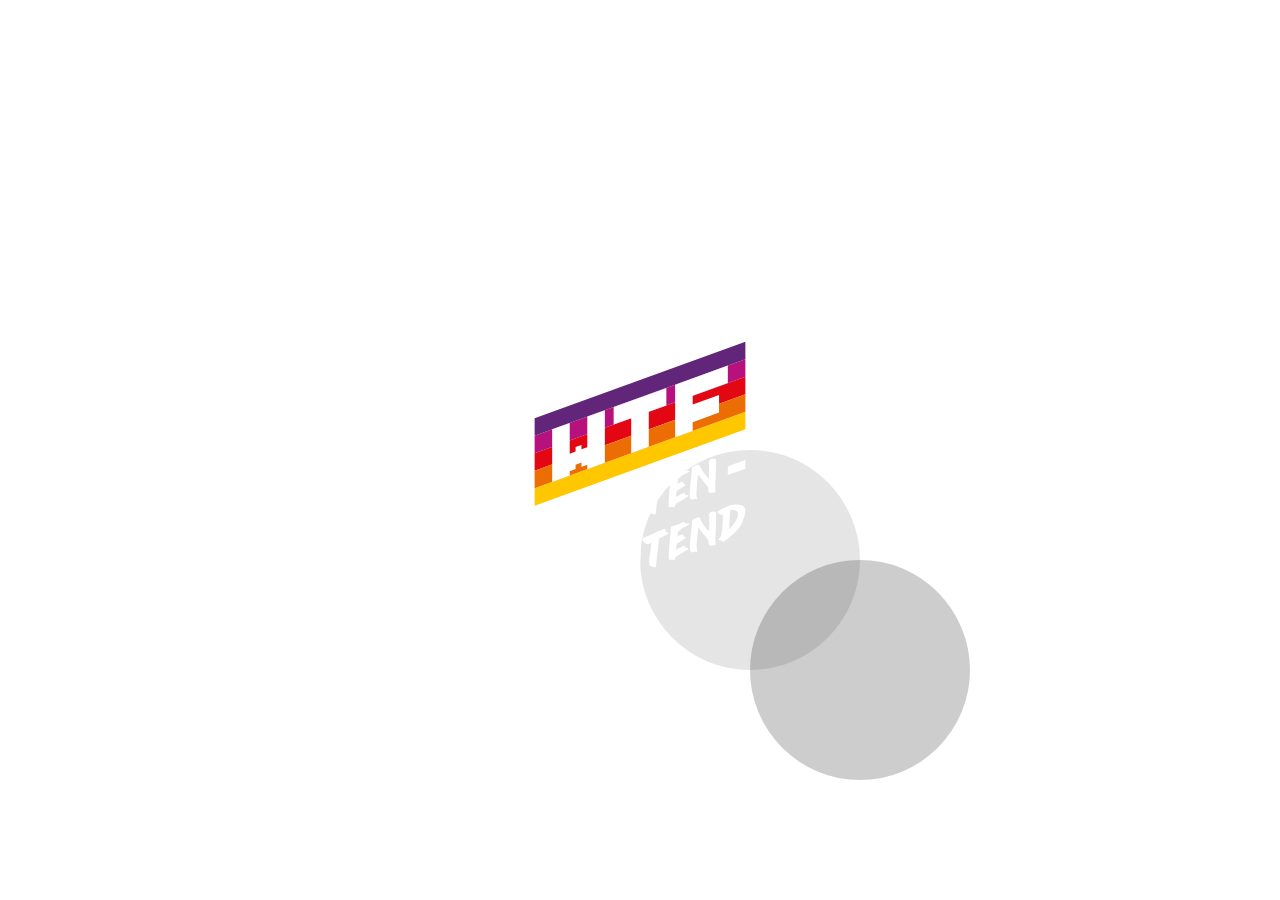
==== index.html @ f38900a1 "Updates" ====
<!doctype html><html lang="en"><head><meta charset="UTF-8"/><meta name="viewport" content="width=device-width,initial-scale=1"/><title>Hydrapp</title><meta name="description" content="Hydrapp- aplikacja do liczenia wypitych szklanek wody"/><meta property="og:title" content="Hydrapp"/><meta property="og:description" content="Hydrapp- aplikacja do liczenia wypitych szklanek wody"/><meta property="og:url" content=""/><meta property="og:image" content="https://maciejkorsan.com/wtf-gulp-starter/assets/img/cover.png"/><link rel="apple-touch-icon" sizes="180x180" href="pwa/apple-icon-180.png"/><link rel="apple-touch-icon" sizes="167x167" href="pwa/apple-icon-167.png"/><link rel="apple-touch-icon" sizes="152x152" href="pwa/apple-icon-152.png"/><link rel="apple-touch-icon" sizes="120x120" href="pwa/apple-icon-120.png"/><meta name="apple-mobile-web-app-capable" content="yes"/><link rel="apple-touch-startup-image" href="pwa/apple-splash-2048-2732.png" media="(device-width: 1024px) and (device-height: 1366px) and (-webkit-device-pixel-ratio: 2) and (orientation: portrait)"/><link rel="apple-touch-startup-image" href="pwa/apple-splash-2732-2048.png" media="(device-width: 1024px) and (device-height: 1366px) and (-webkit-device-pixel-ratio: 2) and (orientation: landscape)"/><link rel="apple-touch-startup-image" href="pwa/apple-splash-1668-2388.png" media="(device-width: 834px) and (device-height: 1194px) and (-webkit-device-pixel-ratio: 2) and (orientation: portrait)"/><link rel="apple-touch-startup-image" href="pwa/apple-splash-2388-1668.png" media="(device-width: 834px) and (device-height: 1194px) and (-webkit-device-pixel-ratio: 2) and (orientation: landscape)"/><link rel="apple-touch-startup-image" href="pwa/apple-splash-1668-2224.png" media="(device-width: 834px) and (device-height: 1112px) and (-webkit-device-pixel-ratio: 2) and (orientation: portrait)"/><link rel="apple-touch-startup-image" href="pwa/apple-splash-2224-1668.png" media="(device-width: 834px) and (device-height: 1112px) and (-webkit-device-pixel-ratio: 2) and (orientation: landscape)"/><link rel="apple-touch-startup-image" href="pwa/apple-splash-1536-2048.png" media="(device-width: 768px) and (device-height: 1024px) and (-webkit-device-pixel-ratio: 2) and (orientation: portrait)"/><link rel="apple-touch-startup-image" href="pwa/apple-splash-2048-1536.png" media="(device-width: 768px) and (device-height: 1024px) and (-webkit-device-pixel-ratio: 2) and (orientation: landscape)"/><link rel="apple-touch-startup-image" href="pwa/apple-splash-1242-2688.png" media="(device-width: 414px) and (device-height: 896px) and (-webkit-device-pixel-ratio: 3) and (orientation: portrait)"/><link rel="apple-touch-startup-image" href="pwa/apple-splash-2688-1242.png" media="(device-width: 414px) and (device-height: 896px) and (-webkit-device-pixel-ratio: 3) and (orientation: landscape)"/><link rel="apple-touch-startup-image" href="pwa/apple-splash-1125-2436.png" media="(device-width: 375px) and (device-height: 812px) and (-webkit-device-pixel-ratio: 3) and (orientation: portrait)"/><link rel="apple-touch-startup-image" href="pwa/apple-splash-2436-1125.png" media="(device-width: 375px) and (device-height: 812px) and (-webkit-device-pixel-ratio: 3) and (orientation: landscape)"/><link rel="apple-touch-startup-image" href="pwa/apple-splash-828-1792.png" media="(device-width: 414px) and (device-height: 896px) and (-webkit-device-pixel-ratio: 2) and (orientation: portrait)"/><link rel="apple-touch-startup-image" href="pwa/apple-splash-1792-828.png" media="(device-width: 414px) and (device-height: 896px) and (-webkit-device-pixel-ratio: 2) and (orientation: landscape)"/><link rel="apple-touch-startup-image" href="pwa/apple-splash-1242-2208.png" media="(device-width: 414px) and (device-height: 736px) and (-webkit-device-pixel-ratio: 3) and (orientation: portrait)"/><link rel="apple-touch-startup-image" href="pwa/apple-splash-2208-1242.png" media="(device-width: 414px) and (device-height: 736px) and (-webkit-device-pixel-ratio: 3) and (orientation: landscape)"/><link rel="apple-touch-startup-image" href="pwa/apple-splash-750-1334.png" media="(device-width: 375px) and (device-height: 667px) and (-webkit-device-pixel-ratio: 2) and (orientation: portrait)"/><link rel="apple-touch-startup-image" href="pwa/apple-splash-1334-750.png" media="(device-width: 375px) and (device-height: 667px) and (-webkit-device-pixel-ratio: 2) and (orientation: landscape)"/><link rel="apple-touch-startup-image" href="pwa/apple-splash-640-1136.png" media="(device-width: 320px) and (device-height: 568px) and (-webkit-device-pixel-ratio: 2) and (orientation: portrait)"/><link rel="apple-touch-startup-image" href="pwa/apple-splash-1136-640.png" media="(device-width: 320px) and (device-height: 568px) and (-webkit-device-pixel-ratio: 2) and (orientation: landscape)"/><link href="index.f6ca8dfc.css" rel="stylesheet"></head><body><div class="hello"><img class="hello__logo" src="img/logo.da3a9100.svg" alt="WTF "/> <span class="hello__circles"></span></div><script src="index.f6ca8dfc.js"></script></body></html>
---- index.f6ca8dfc.css ----
/*! normalize.css v8.0.1 | MIT License | github.com/necolas/normalize.css */html{line-height:1.15;-webkit-text-size-adjust:100%}body{margin:0}main{display:block}h1{font-size:2em;margin:.67em 0}hr{box-sizing:content-box;height:0;overflow:visible}pre{font-family:monospace,monospace;font-size:1em}a{background-color:transparent}abbr[title]{border-bottom:none;text-decoration:underline;text-decoration:underline dotted}b,strong{font-weight:bolder}code,kbd,samp{font-family:monospace,monospace;font-size:1em}small{font-size:80%}sub,sup{font-size:75%;line-height:0;position:relative;vertical-align:baseline}sub{bottom:-.25em}sup{top:-.5em}img{border-style:none}button,input,optgroup,select,textarea{font-family:inherit;font-size:100%;line-height:1.15;margin:0}button,input{overflow:visible}button,select{text-transform:none}[type=button],[type=reset],[type=submit],button{-webkit-appearance:button}[type=button]::-moz-focus-inner,[type=reset]::-moz-focus-inner,[type=submit]::-moz-focus-inner,button::-moz-focus-inner{border-style:none;padding:0}[type=button]:-moz-focusring,[type=reset]:-moz-focusring,[type=submit]:-moz-focusring,button:-moz-focusring{outline:1px dotted ButtonText}fieldset{padding:.35em .75em .625em}legend{box-sizing:border-box;color:inherit;display:table;max-width:100%;padding:0;white-space:normal}progress{vertical-align:baseline}textarea{overflow:auto}[type=checkbox],[type=radio]{box-sizing:border-box;padding:0}[type=number]::-webkit-inner-spin-button,[type=number]::-webkit-outer-spin-button{height:auto}[type=search]{-webkit-appearance:textfield;outline-offset:-2px}[type=search]::-webkit-search-decoration{-webkit-appearance:none}::-webkit-file-upload-button{-webkit-appearance:button;font:inherit}details{display:block}summary{display:list-item}[hidden],template{display:none}@-webkit-keyframes circles{0%{transform:translate(-50%,-50%) scale(1)}20%{transform:translate(-50%,-50%) scale(1.5)}30%{transform:translate(-50%,-50%) scale(.8)}70%{transform:translate(-50%,-50%) scale(1.9)}to{transform:translate(-50%,-50%) scale(1)}}@keyframes circles{0%{transform:translate(-50%,-50%) scale(1)}20%{transform:translate(-50%,-50%) scale(1.5)}30%{transform:translate(-50%,-50%) scale(.8)}70%{transform:translate(-50%,-50%) scale(1.9)}to{transform:translate(-50%,-50%) scale(1)}}.hello{position:relative;z-index:0}.hello__logo{position:relative;z-index:2020}.hello__circles{position:absolute;top:50%;left:50%;will-change:transform;width:220px;height:220px;background:rgba(0,0,0,.1);border-radius:50%;-webkit-animation:circles 20s ease-in infinite;animation:circles 20s ease-in infinite}.hello__circles:after{-webkit-animation:circles 17s ease-out infinite;animation:circles 17s ease-out infinite}.hello__circles:after,.hello__circles:before{position:absolute;top:50%;left:50%;will-change:transform;width:220px;height:220px;background:rgba(0,0,0,.1);border-radius:50%;content:"";display:block;z-index:1}.hello__circles:before{-webkit-animation:circles 20s ease-in infinite;animation:circles 20s ease-in infinite}body{color:#fff;display:flex;align-items:center;justify-content:center;min-height:100vh}
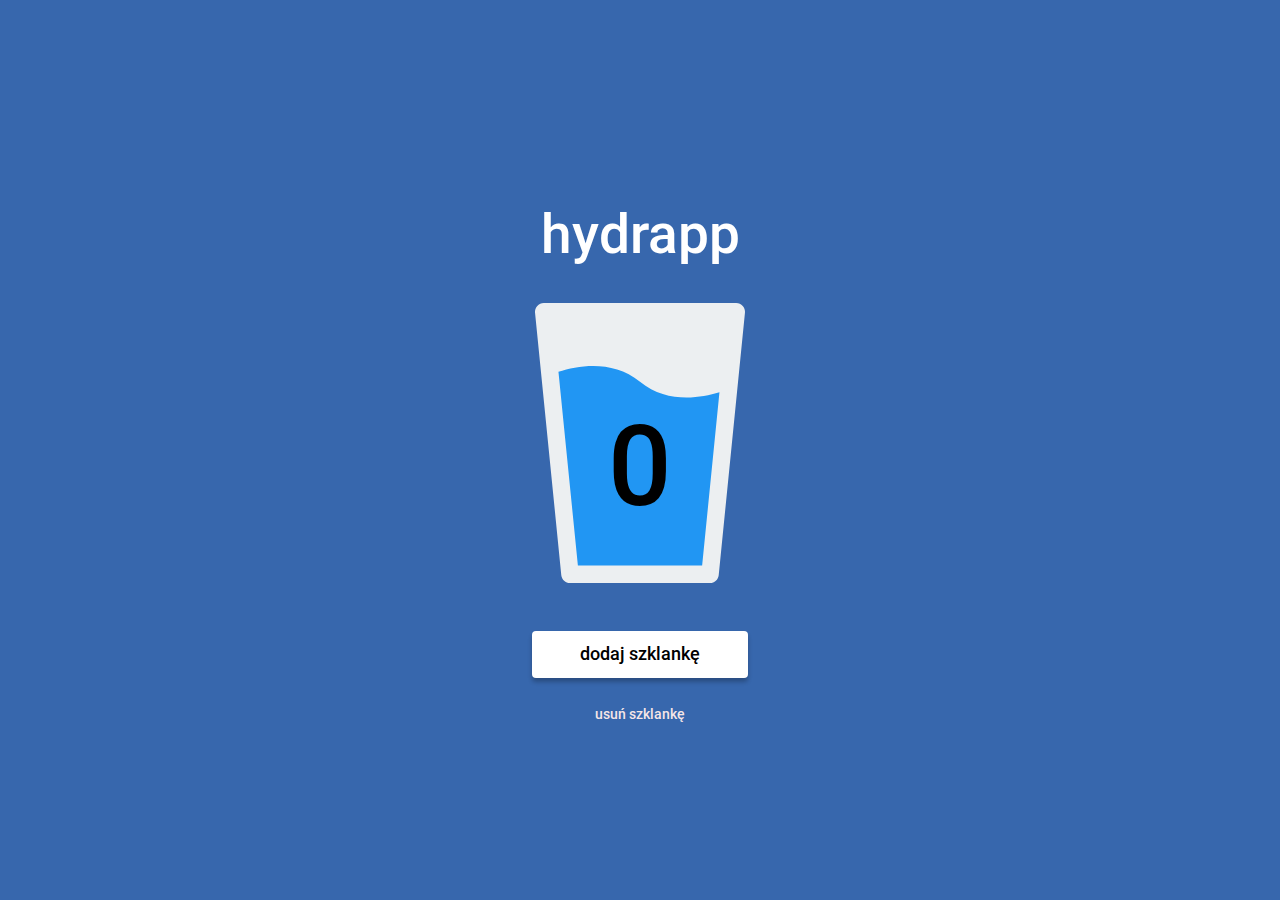
==== commit 8b5f8e22: "Updates" ====
--- a/index.html
+++ b/index.html
@@ -1 +1 @@
-<!doctype html><html lang="en"><head><meta charset="UTF-8"/><meta name="viewport" content="width=device-width,initial-scale=1"/><title>Hydrapp</title><meta name="description" content="Hydrapp- aplikacja do liczenia wypitych szklanek wody"/><meta property="og:title" content="Hydrapp"/><meta property="og:description" content="Hydrapp- aplikacja do liczenia wypitych szklanek wody"/><meta property="og:url" content=""/><meta property="og:image" content="https://maciejkorsan.com/wtf-gulp-starter/assets/img/cover.png"/><link rel="apple-touch-icon" sizes="180x180" href="pwa/apple-icon-180.png"/><link rel="apple-touch-icon" sizes="167x167" href="pwa/apple-icon-167.png"/><link rel="apple-touch-icon" sizes="152x152" href="pwa/apple-icon-152.png"/><link rel="apple-touch-icon" sizes="120x120" href="pwa/apple-icon-120.png"/><meta name="apple-mobile-web-app-capable" content="yes"/><link rel="apple-touch-startup-image" href="pwa/apple-splash-2048-2732.png" media="(device-width: 1024px) and (device-height: 1366px) and (-webkit-device-pixel-ratio: 2) and (orientation: portrait)"/><link rel="apple-touch-startup-image" href="pwa/apple-splash-2732-2048.png" media="(device-width: 1024px) and (device-height: 1366px) and (-webkit-device-pixel-ratio: 2) and (orientation: landscape)"/><link rel="apple-touch-startup-image" href="pwa/apple-splash-1668-2388.png" media="(device-width: 834px) and (device-height: 1194px) and (-webkit-device-pixel-ratio: 2) and (orientation: portrait)"/><link rel="apple-touch-startup-image" href="pwa/apple-splash-2388-1668.png" media="(device-width: 834px) and (device-height: 1194px) and (-webkit-device-pixel-ratio: 2) and (orientation: landscape)"/><link rel="apple-touch-startup-image" href="pwa/apple-splash-1668-2224.png" media="(device-width: 834px) and (device-height: 1112px) and (-webkit-device-pixel-ratio: 2) and (orientation: portrait)"/><link rel="apple-touch-startup-image" href="pwa/apple-splash-2224-1668.png" media="(device-width: 834px) and (device-height: 1112px) and (-webkit-device-pixel-ratio: 2) and (orientation: landscape)"/><link rel="apple-touch-startup-image" href="pwa/apple-splash-1536-2048.png" media="(device-width: 768px) and (device-height: 1024px) and (-webkit-device-pixel-ratio: 2) and (orientation: portrait)"/><link rel="apple-touch-startup-image" href="pwa/apple-splash-2048-1536.png" media="(device-width: 768px) and (device-height: 1024px) and (-webkit-device-pixel-ratio: 2) and (orientation: landscape)"/><link rel="apple-touch-startup-image" href="pwa/apple-splash-1242-2688.png" media="(device-width: 414px) and (device-height: 896px) and (-webkit-device-pixel-ratio: 3) and (orientation: portrait)"/><link rel="apple-touch-startup-image" href="pwa/apple-splash-2688-1242.png" media="(device-width: 414px) and (device-height: 896px) and (-webkit-device-pixel-ratio: 3) and (orientation: landscape)"/><link rel="apple-touch-startup-image" href="pwa/apple-splash-1125-2436.png" media="(device-width: 375px) and (device-height: 812px) and (-webkit-device-pixel-ratio: 3) and (orientation: portrait)"/><link rel="apple-touch-startup-image" href="pwa/apple-splash-2436-1125.png" media="(device-width: 375px) and (device-height: 812px) and (-webkit-device-pixel-ratio: 3) and (orientation: landscape)"/><link rel="apple-touch-startup-image" href="pwa/apple-splash-828-1792.png" media="(device-width: 414px) and (device-height: 896px) and (-webkit-device-pixel-ratio: 2) and (orientation: portrait)"/><link rel="apple-touch-startup-image" href="pwa/apple-splash-1792-828.png" media="(device-width: 414px) and (device-height: 896px) and (-webkit-device-pixel-ratio: 2) and (orientation: landscape)"/><link rel="apple-touch-startup-image" href="pwa/apple-splash-1242-2208.png" media="(device-width: 414px) and (device-height: 736px) and (-webkit-device-pixel-ratio: 3) and (orientation: portrait)"/><link rel="apple-touch-startup-image" href="pwa/apple-splash-2208-1242.png" media="(device-width: 414px) and (device-height: 736px) and (-webkit-device-pixel-ratio: 3) and (orientation: landscape)"/><link rel="apple-touch-startup-image" href="pwa/apple-splash-750-1334.png" media="(device-width: 375px) and (device-height: 667px) and (-webkit-device-pixel-ratio: 2) and (orientation: portrait)"/><link rel="apple-touch-startup-image" href="pwa/apple-splash-1334-750.png" media="(device-width: 375px) and (device-height: 667px) and (-webkit-device-pixel-ratio: 2) and (orientation: landscape)"/><link rel="apple-touch-startup-image" href="pwa/apple-splash-640-1136.png" media="(device-width: 320px) and (device-height: 568px) and (-webkit-device-pixel-ratio: 2) and (orientation: portrait)"/><link rel="apple-touch-startup-image" href="pwa/apple-splash-1136-640.png" media="(device-width: 320px) and (device-height: 568px) and (-webkit-device-pixel-ratio: 2) and (orientation: landscape)"/><link href="index.f6ca8dfc.css" rel="stylesheet"></head><body><div class="hello"><img class="hello__logo" src="img/logo.da3a9100.svg" alt="WTF "/> <span class="hello__circles"></span></div><script src="index.f6ca8dfc.js"></script></body></html>+<!doctype html><html lang="en"><head><meta charset="UTF-8"/><meta name="viewport" content="width=device-width,initial-scale=1"/><title>Hydrapp</title><meta name="description" content="Hydrapp- aplikacja do liczenia wypitych szklanek wody"/><meta property="og:title" content="Hydrapp"/><meta property="og:description" content="Hydrapp- aplikacja do liczenia wypitych szklanek wody"/><meta property="og:url" content="https://kamilazajac.github.io/hydrapp/"/><meta property="og:image" content="https://kamilazajac.github.io/hydrapp/public/og.png"/><link rel="apple-touch-icon" sizes="180x180" href="pwa/apple-icon-180.png"/><link rel="apple-touch-icon" sizes="167x167" href="pwa/apple-icon-167.png"/><link rel="apple-touch-icon" sizes="152x152" href="pwa/apple-icon-152.png"/><link rel="apple-touch-icon" sizes="120x120" href="pwa/apple-icon-120.png"/><meta name="apple-mobile-web-app-capable" content="yes"/><link rel="apple-touch-startup-image" href="pwa/apple-splash-2048-2732.png" media="(device-width: 1024px) and (device-height: 1366px) and (-webkit-device-pixel-ratio: 2) and (orientation: portrait)"/><link rel="apple-touch-startup-image" href="pwa/apple-splash-2732-2048.png" media="(device-width: 1024px) and (device-height: 1366px) and (-webkit-device-pixel-ratio: 2) and (orientation: landscape)"/><link rel="apple-touch-startup-image" href="pwa/apple-splash-1668-2388.png" media="(device-width: 834px) and (device-height: 1194px) and (-webkit-device-pixel-ratio: 2) and (orientation: portrait)"/><link rel="apple-touch-startup-image" href="pwa/apple-splash-2388-1668.png" media="(device-width: 834px) and (device-height: 1194px) and (-webkit-device-pixel-ratio: 2) and (orientation: landscape)"/><link rel="apple-touch-startup-image" href="pwa/apple-splash-1668-2224.png" media="(device-width: 834px) and (device-height: 1112px) and (-webkit-device-pixel-ratio: 2) and (orientation: portrait)"/><link rel="apple-touch-startup-image" href="pwa/apple-splash-2224-1668.png" media="(device-width: 834px) and (device-height: 1112px) and (-webkit-device-pixel-ratio: 2) and (orientation: landscape)"/><link rel="apple-touch-startup-image" href="pwa/apple-splash-1536-2048.png" media="(device-width: 768px) and (device-height: 1024px) and (-webkit-device-pixel-ratio: 2) and (orientation: portrait)"/><link rel="apple-touch-startup-image" href="pwa/apple-splash-2048-1536.png" media="(device-width: 768px) and (device-height: 1024px) and (-webkit-device-pixel-ratio: 2) and (orientation: landscape)"/><link rel="apple-touch-startup-image" href="pwa/apple-splash-1242-2688.png" media="(device-width: 414px) and (device-height: 896px) and (-webkit-device-pixel-ratio: 3) and (orientation: portrait)"/><link rel="apple-touch-startup-image" href="pwa/apple-splash-2688-1242.png" media="(device-width: 414px) and (device-height: 896px) and (-webkit-device-pixel-ratio: 3) and (orientation: landscape)"/><link rel="apple-touch-startup-image" href="pwa/apple-splash-1125-2436.png" media="(device-width: 375px) and (device-height: 812px) and (-webkit-device-pixel-ratio: 3) and (orientation: portrait)"/><link rel="apple-touch-startup-image" href="pwa/apple-splash-2436-1125.png" media="(device-width: 375px) and (device-height: 812px) and (-webkit-device-pixel-ratio: 3) and (orientation: landscape)"/><link rel="apple-touch-startup-image" href="pwa/apple-splash-828-1792.png" media="(device-width: 414px) and (device-height: 896px) and (-webkit-device-pixel-ratio: 2) and (orientation: portrait)"/><link rel="apple-touch-startup-image" href="pwa/apple-splash-1792-828.png" media="(device-width: 414px) and (device-height: 896px) and (-webkit-device-pixel-ratio: 2) and (orientation: landscape)"/><link rel="apple-touch-startup-image" href="pwa/apple-splash-1242-2208.png" media="(device-width: 414px) and (device-height: 736px) and (-webkit-device-pixel-ratio: 3) and (orientation: portrait)"/><link rel="apple-touch-startup-image" href="pwa/apple-splash-2208-1242.png" media="(device-width: 414px) and (device-height: 736px) and (-webkit-device-pixel-ratio: 3) and (orientation: landscape)"/><link rel="apple-touch-startup-image" href="pwa/apple-splash-750-1334.png" media="(device-width: 375px) and (device-height: 667px) and (-webkit-device-pixel-ratio: 2) and (orientation: portrait)"/><link rel="apple-touch-startup-image" href="pwa/apple-splash-1334-750.png" media="(device-width: 375px) and (device-height: 667px) and (-webkit-device-pixel-ratio: 2) and (orientation: landscape)"/><link rel="apple-touch-startup-image" href="pwa/apple-splash-640-1136.png" media="(device-width: 320px) and (device-height: 568px) and (-webkit-device-pixel-ratio: 2) and (orientation: portrait)"/><link rel="apple-touch-startup-image" href="pwa/apple-splash-1136-640.png" media="(device-width: 320px) and (device-height: 568px) and (-webkit-device-pixel-ratio: 2) and (orientation: landscape)"/><link href="index.a5e33a3f.css" rel="stylesheet"></head><body><main class="app"><h1 class="app__title">hydrapp</h1><div class="glass"><span class="glass__counter glass__counter--js">0</span></div><button class="button button-add button-add--js">dodaj szklankę</button> <button class="button button-remove button-remove--js">usuń szklankę</button></main><script src="index.a5e33a3f.js"></script></body></html>--- a/index.a5e33a3f.css
+++ b/index.a5e33a3f.css
@@ -0,0 +1,2 @@
+@import url(https://fonts.googleapis.com/css2?family=Roboto:wght@400;500&display=swap);
+/*! normalize.css v8.0.1 | MIT License | github.com/necolas/normalize.css */html{line-height:1.15;-webkit-text-size-adjust:100%}body{margin:0}main{display:block}h1{font-size:2em;margin:.67em 0}hr{box-sizing:content-box;height:0;overflow:visible}pre{font-family:monospace,monospace;font-size:1em}a{background-color:transparent}abbr[title]{border-bottom:none;text-decoration:underline;text-decoration:underline dotted}b,strong{font-weight:bolder}code,kbd,samp{font-family:monospace,monospace;font-size:1em}small{font-size:80%}sub,sup{font-size:75%;line-height:0;position:relative;vertical-align:baseline}sub{bottom:-.25em}sup{top:-.5em}img{border-style:none}button,input,optgroup,select,textarea{font-family:inherit;font-size:100%;line-height:1.15;margin:0}button,input{overflow:visible}button,select{text-transform:none}[type=button],[type=reset],[type=submit],button{-webkit-appearance:button}[type=button]::-moz-focus-inner,[type=reset]::-moz-focus-inner,[type=submit]::-moz-focus-inner,button::-moz-focus-inner{border-style:none;padding:0}[type=button]:-moz-focusring,[type=reset]:-moz-focusring,[type=submit]:-moz-focusring,button:-moz-focusring{outline:1px dotted ButtonText}fieldset{padding:.35em .75em .625em}legend{box-sizing:border-box;color:inherit;display:table;max-width:100%;padding:0;white-space:normal}progress{vertical-align:baseline}textarea{overflow:auto}[type=checkbox],[type=radio]{box-sizing:border-box;padding:0}[type=number]::-webkit-inner-spin-button,[type=number]::-webkit-outer-spin-button{height:auto}[type=search]{-webkit-appearance:textfield;outline-offset:-2px}[type=search]::-webkit-search-decoration{-webkit-appearance:none}::-webkit-file-upload-button{-webkit-appearance:button;font:inherit}details{display:block}summary{display:list-item}[hidden],template{display:none}.app__title{font-size:55px;line-height:64px;margin:0 0 64;text-align:center}.app__title,.button{font-style:normal;font-weight:500}.button{display:block;margin:0 auto;width:216px;box-sizing:border-box;padding:12px;font-family:Roboto;border:none}.button-add{font-size:18px;height:47px;border-radius:4px;box-shadow:0 4px 4px rgba(0,0,0,.25);background:#fff;margin-bottom:16px}.button-remove{font-size:14px;color:#f5e5e7;background:none}.glass{height:280px;width:280px;background:url(img/water-glass.df5415bb.svg);background-size:contain;display:flex;align-items:center;justify-content:center;margin-bottom:48px}.glass__counter{color:#000;font-weight:500;font-size:112px;margin-top:48px}body{color:#fff;background:#3767ad;display:flex;align-items:center;justify-content:center;min-height:100vh;font-family:Roboto,sans-serif}